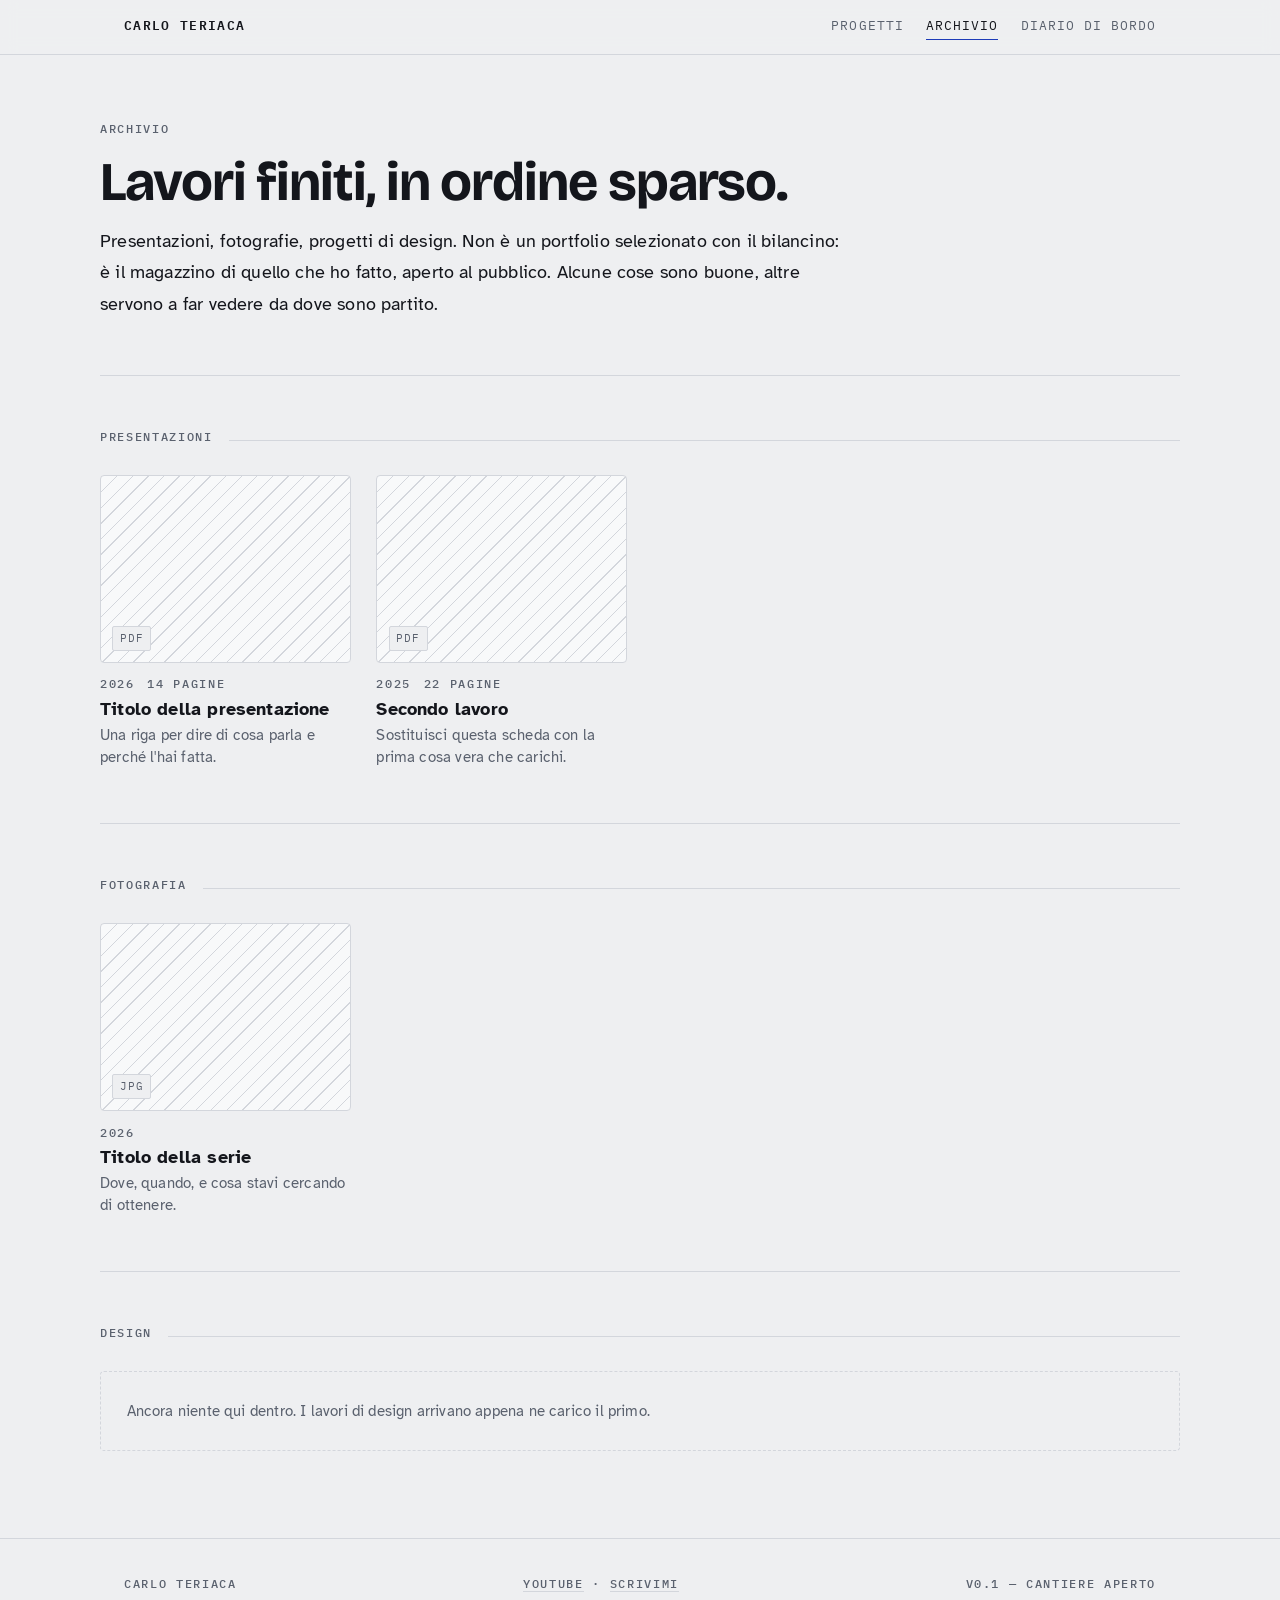
==== archivio.html @ e56ac896 "Add files via upload" ====
<!DOCTYPE html>
<!--
  ARCHIVIO — come si aggiunge un lavoro:
  1) metti il file in assets/pdf/ (documenti) o assets/img/ (immagini)
  2) copia un blocco <a class="card"> ... </a> intero e incollalo dove vuoi
  3) cambia: href, tipo (PDF/JPG/PNG), anno, titolo, descrizione
  4) per l'anteprima vera, sostituisci <span class="thumb__type">…</span>
     con <img src="assets/img/nome-anteprima.jpg" alt="descrizione dell'immagine">
  Le anteprime senza immagine restano un riquadro rigato: è voluto, non è un errore.
-->
<html lang="it">
<head>
<meta charset="utf-8">
<meta name="viewport" content="width=device-width, initial-scale=1">
<title>Archivio — Carlo Teriaca</title>
<meta name="description" content="Presentazioni, fotografie e lavori di design raccolti in un unico posto.">
<link rel="preconnect" href="https://fonts.googleapis.com">
<link rel="preconnect" href="https://fonts.gstatic.com" crossorigin>
<link href="https://fonts.googleapis.com/css2?family=Atkinson+Hyperlegible:ital,wght@0,400;0,700;1,400&family=Bricolage+Grotesque:opsz,wght@12..96,700&family=IBM+Plex+Mono:wght@400;500;600&display=swap" rel="stylesheet">
<link rel="stylesheet" href="style.css">
</head>
<body>

<a class="skip" href="#main">Vai al contenuto</a>

<header class="topbar">
  <div class="topbar__inner">
    <a class="brand" href="index.html">Carlo Teriaca</a>
    <nav class="nav" aria-label="Principale">
      <a href="progetti.html">Progetti</a>
      <a href="archivio.html" aria-current="page">Archivio</a>
      <a href="diario.html">Diario di bordo</a>
    </nav>
  </div>
</header>

<main id="main">

  <section class="wrap hero">
    <div class="rise" style="max-width: var(--prose)">
      <p class="label">Archivio</p>
      <h1>Lavori finiti, in ordine sparso.</h1>
      <p class="lead">Presentazioni, fotografie, progetti di design. Non è un portfolio selezionato con il bilancino: è il magazzino di quello che ho fatto, aperto al pubblico. Alcune cose sono buone, altre servono a far vedere da dove sono partito.</p>
    </div>
  </section>

  <!-- ============ PRESENTAZIONI ============ -->
  <section class="wrap band">
    <div class="band__head"><h2 class="label">Presentazioni</h2></div>

    <div class="grid">

      <a class="card" href="assets/pdf/esempio-presentazione.pdf">
        <span class="thumb">
          <span class="thumb__type">PDF</span>
          <!-- <img src="assets/img/esempio-anteprima.jpg" alt="Prima pagina della presentazione"> -->
        </span>
        <span class="card__meta">
          <span class="label">2026</span>
          <span class="label">14 pagine</span>
        </span>
        <span class="card__title">Titolo della presentazione</span>
        <span class="card__desc">Una riga per dire di cosa parla e perché l'hai fatta.</span>
      </a>

      <a class="card" href="assets/pdf/esempio-presentazione-2.pdf">
        <span class="thumb">
          <span class="thumb__type">PDF</span>
        </span>
        <span class="card__meta">
          <span class="label">2025</span>
          <span class="label">22 pagine</span>
        </span>
        <span class="card__title">Secondo lavoro</span>
        <span class="card__desc">Sostituisci questa scheda con la prima cosa vera che carichi.</span>
      </a>

    </div>
  </section>

  <!-- ============ FOTOGRAFIA ============ -->
  <section class="wrap band">
    <div class="band__head"><h2 class="label">Fotografia</h2></div>

    <div class="grid">

      <a class="card" href="assets/img/esempio-foto.jpg">
        <span class="thumb">
          <span class="thumb__type">JPG</span>
        </span>
        <span class="card__meta">
          <span class="label">2026</span>
        </span>
        <span class="card__title">Titolo della serie</span>
        <span class="card__desc">Dove, quando, e cosa stavi cercando di ottenere.</span>
      </a>

    </div>
  </section>

  <!-- ============ DESIGN ============ -->
  <section class="wrap band">
    <div class="band__head"><h2 class="label">Design</h2></div>

    <div class="empty">
      Ancora niente qui dentro. I lavori di design arrivano appena ne carico il primo.
    </div>
  </section>

</main>

<footer class="footer">
  <div class="wrap footer__inner">
    <span class="label">Carlo Teriaca</span>
    <span class="label"><a href="https://www.youtube.com/@carloteriaca_economia">YouTube</a> · <a href="mailto:info@carloteriaca.com">Scrivimi</a></span>
    <span class="label">v0.1 — cantiere aperto</span>
  </div>
</footer>

</body>
</html>
---- style.css ----
/* =========================================================
   FOGLIO DI STILE UNICO — vale per tutte le pagine del sito.
   Struttura del file:
   1. Token (colori, misure)      2. Reset e base
   3. Tipografia                  4. Barra di navigazione
   5. Impaginazione e sezioni     6. Registro settimanale
   7. Progetti                    8. Archivio
   9. Diario di bordo            10. Footer
   11. Responsive                12. Accessibilità e movimento
   ========================================================= */

/* ---------- 1. TOKEN ---------- */
:root {
  --paper:      #EEEFF1;   /* fondo: grigio carta freddo */
  --paper-card: #F8F9FA;   /* fondo dei riquadri */
  --ink:        #14161C;   /* testo principale */
  --ink-soft:   #5A616E;   /* testo secondario */
  --rule:       #D3D6DC;   /* linee di separazione */
  --blue:       #1D3BB8;   /* colore dei link e degli accenti */
  --mark:       #F2E14C;   /* evidenziatore: solo per "in corso" */

  --wrap:       1080px;
  --prose:      62ch;      /* riga corta: si legge meglio */
  --radius:     4px;
}

@media (prefers-color-scheme: dark) {
  :root {
    --paper:      #101319;
    --paper-card: #171B23;
    --ink:        #E8EAEE;
    --ink-soft:   #98A0AE;
    --rule:       #2A3040;
    --blue:       #8AA2FF;
    --mark:       #F2E14C;
  }
}

/* ---------- 2. RESET E BASE ---------- */
*, *::before, *::after { box-sizing: border-box; }

html { -webkit-text-size-adjust: 100%; }

body {
  margin: 0;
  background: var(--paper);
  color: var(--ink);
  font-family: "Atkinson Hyperlegible", ui-sans-serif, system-ui, -apple-system, "Segoe UI", sans-serif;
  font-size: 18px;
  line-height: 1.75;
  letter-spacing: 0.01em;
  text-align: left;          /* mai testo giustificato */
  -webkit-font-smoothing: antialiased;
}

img { max-width: 100%; display: block; height: auto; }

a {
  color: var(--blue);
  text-decoration: none;
  border-bottom: 1.5px solid color-mix(in srgb, var(--blue) 35%, transparent);
  transition: border-color .18s ease, color .18s ease;
}
a:hover { border-bottom-color: var(--blue); }

:focus-visible {
  outline: 3px solid var(--blue);
  outline-offset: 3px;
  border-radius: 2px;
}

/* ---------- 3. TIPOGRAFIA ---------- */
h1, h2, h3 {
  font-family: "Bricolage Grotesque", ui-sans-serif, system-ui, sans-serif;
  font-weight: 700;
  line-height: 1.12;
  letter-spacing: -0.02em;
  margin: 0 0 .5em;
  text-wrap: balance;
}
h1 { font-size: clamp(2.1rem, 5.5vw, 3.4rem); }
h2 { font-size: clamp(1.6rem, 3.4vw, 2.2rem); }
h3 { font-size: 1.2rem; letter-spacing: -0.01em; }

p { margin: 0 0 1.1em; max-width: var(--prose); }
p:last-child { margin-bottom: 0; }

.lead { font-size: 1.12rem; }
.muted { color: var(--ink-soft); }

/* etichette, date, numeri: tutto in monospazio */
.label {
  font-family: "IBM Plex Mono", ui-monospace, "SFMono-Regular", Menlo, monospace;
  font-size: .74rem;
  font-weight: 500;
  letter-spacing: .14em;
  text-transform: uppercase;
  color: var(--ink-soft);
}

/* evidenziatore: usato SOLO per ciò che è in corso adesso */
.mark {
  background: linear-gradient(to top, var(--mark) 0%, var(--mark) 42%, transparent 42%);
  padding: 0 .12em;
}
@media (prefers-color-scheme: dark) {
  .mark { background: none; box-shadow: inset 0 -2px 0 var(--mark); }
}

/* ---------- 4. BARRA DI NAVIGAZIONE ---------- */
.topbar {
  border-bottom: 1px solid var(--rule);
  background: color-mix(in srgb, var(--paper) 88%, transparent);
  backdrop-filter: blur(8px);
  position: sticky;
  top: 0;
  z-index: 10;
}
.topbar__inner {
  max-width: var(--wrap);
  margin: 0 auto;
  padding: .85rem 1.5rem;
  display: flex;
  flex-wrap: wrap;
  gap: .6rem 1.4rem;
  align-items: baseline;
  justify-content: space-between;
}
.brand {
  font-family: "IBM Plex Mono", ui-monospace, monospace;
  font-size: .84rem;
  font-weight: 600;
  letter-spacing: .1em;
  text-transform: uppercase;
  color: var(--ink);
  border-bottom: none;
}
.brand:hover { color: var(--blue); }

.nav { display: flex; gap: 1.4rem; flex-wrap: wrap; }
.nav a {
  font-family: "IBM Plex Mono", ui-monospace, monospace;
  font-size: .8rem;
  letter-spacing: .08em;
  text-transform: uppercase;
  color: var(--ink-soft);
  border-bottom: 1.5px solid transparent;
  padding-bottom: 2px;
}
.nav a:hover { color: var(--ink); border-bottom-color: var(--rule); }
.nav a[aria-current="page"] { color: var(--ink); border-bottom-color: var(--blue); }

/* ---------- 5. IMPAGINAZIONE E SEZIONI ---------- */
.wrap { max-width: var(--wrap); margin: 0 auto; padding: 0 1.5rem; }

.band { padding: 3.4rem 0; border-top: 1px solid var(--rule); }
.band:first-of-type { border-top: none; }
.band__head {
  display: flex;
  align-items: baseline;
  gap: 1rem;
  margin-bottom: 2rem;
}
.band__head .label { white-space: nowrap; margin: 0; }
.band__head h2 { margin: 0; }
.band__head::after {
  content: "";
  flex: 1;
  height: 1px;
  background: var(--rule);
}

.hero { padding: 4rem 0 3.4rem; }
.hero__grid {
  display: grid;
  grid-template-columns: minmax(0, 1.35fr) minmax(0, 1fr);
  gap: 3rem;
  align-items: start;
}
.hero h1 { margin-bottom: .8rem; }

/* ---------- 6. REGISTRO SETTIMANALE (elemento firma) ---------- */
.ledger {
  background: var(--paper-card);
  border: 1px solid var(--rule);
  border-radius: var(--radius);
  padding: 1.4rem 1.5rem 1.5rem;
}
.ledger__head {
  display: flex;
  align-items: baseline;
  justify-content: space-between;
  gap: 1rem;
  padding-bottom: .8rem;
  margin-bottom: 1rem;
  border-bottom: 1px solid var(--rule);
}
.ledger__head p { margin: 0 0 .15rem; }
.ledger__week {
  font-family: "IBM Plex Mono", ui-monospace, monospace;
  font-size: 1.5rem;
  font-weight: 600;
  letter-spacing: -0.02em;
  color: var(--ink);
}
.ledger__list { list-style: none; margin: 0; padding: 0; }
.ledger__list li {
  display: flex;
  gap: .7rem;
  padding: .42rem 0;
  line-height: 1.55;
  font-size: .97rem;
}
.glyph {
  font-family: "IBM Plex Mono", ui-monospace, monospace;
  font-size: .9rem;
  color: var(--ink-soft);
  flex: none;
  padding-top: .1rem;
}
.glyph--done { color: var(--blue); font-weight: 600; }
.ledger__foot { margin-top: 1.1rem; padding-top: .9rem; border-top: 1px solid var(--rule); }

/* ---------- 7. PROGETTI ---------- */
.project { padding: 1.8rem 0; border-top: 1px solid var(--rule); }
.project:first-of-type { border-top: none; padding-top: 0; }
.project__meta { display: flex; gap: 1rem; flex-wrap: wrap; margin-bottom: .5rem; }
.project h3 { font-size: clamp(1.4rem, 3vw, 1.9rem); margin-bottom: .45rem; }
.project__link {
  font-family: "IBM Plex Mono", ui-monospace, monospace;
  font-size: .82rem;
  letter-spacing: .06em;
  text-transform: uppercase;
  display: inline-block;
  margin-top: .5rem;
}

/* ---------- 8. ARCHIVIO ---------- */
.grid {
  display: grid;
  grid-template-columns: repeat(auto-fill, minmax(230px, 1fr));
  gap: 1.6rem;
}
.card { border-bottom: none; display: block; color: var(--ink); }
.card:hover .thumb { border-color: var(--blue); }
.card:hover .card__title { color: var(--blue); }
.thumb {
  aspect-ratio: 4 / 3;
  border: 1px solid var(--rule);
  border-radius: var(--radius);
  background: var(--paper-card);
  background-image:
    repeating-linear-gradient(135deg, var(--rule) 0 1px, transparent 1px 11px);
  display: flex;
  align-items: flex-end;
  padding: .7rem;
  overflow: hidden;
  transition: border-color .18s ease;
}
.thumb:has(img) { padding: 0; align-items: stretch; }
.thumb img { width: 100%; height: 100%; object-fit: cover; }
.thumb__type {
  font-family: "IBM Plex Mono", ui-monospace, monospace;
  font-size: .7rem;
  letter-spacing: .1em;
  background: var(--paper);
  border: 1px solid var(--rule);
  border-radius: 2px;
  padding: .1rem .4rem;
  color: var(--ink-soft);
}
.card__meta { margin: .7rem 0 .15rem; display: flex; gap: .8rem; }
.card__title { display: block; font-weight: 700; line-height: 1.3; transition: color .18s ease; }
.card__desc { display: block; font-size: .92rem; color: var(--ink-soft); line-height: 1.5; margin-top: .2rem; }

.empty {
  border: 1px dashed var(--rule);
  border-radius: var(--radius);
  padding: 1.6rem;
  color: var(--ink-soft);
  font-size: .95rem;
}

/* ---------- 9. DIARIO DI BORDO ---------- */
.entry { padding: 2.4rem 0; border-top: 1px solid var(--rule); }
.entry:first-of-type { border-top: none; padding-top: .5rem; }
.entry__head {
  display: flex;
  align-items: baseline;
  gap: 1rem;
  flex-wrap: wrap;
  margin-bottom: 1.4rem;
}
.entry__num {
  font-family: "IBM Plex Mono", ui-monospace, monospace;
  font-size: 1.6rem;
  font-weight: 600;
  letter-spacing: -0.02em;
}
.entry__cols {
  display: grid;
  grid-template-columns: repeat(2, minmax(0, 1fr));
  gap: 2.4rem;
}
.col__label { display: block; margin-bottom: .8rem; }
.col ul { list-style: none; margin: 0; padding: 0; }
.col li {
  display: flex;
  gap: .7rem;
  padding: .42rem 0;
  font-size: .97rem;
  line-height: 1.55;
}
.col p { font-size: .97rem; }
.lesson {
  border-left: 2px solid var(--blue);
  padding-left: 1rem;
  margin-top: 1.2rem;
}

/* ---------- 10. FOOTER ---------- */
.footer {
  border-top: 1px solid var(--rule);
  margin-top: 2rem;
  padding: 2.2rem 0 3rem;
}
.footer__inner {
  display: flex;
  flex-wrap: wrap;
  gap: 1rem 2rem;
  justify-content: space-between;
  align-items: baseline;
}
.footer a { color: var(--ink-soft); border-bottom-color: var(--rule); }
.footer a:hover { color: var(--blue); }

/* ---------- 11. RESPONSIVE ---------- */
@media (max-width: 860px) {
  .hero__grid { grid-template-columns: 1fr; gap: 2.2rem; }
  .entry__cols { grid-template-columns: 1fr; gap: 1.8rem; }
}
@media (max-width: 560px) {
  body { font-size: 17px; }
  .hero { padding: 2.6rem 0 2.2rem; }
  .band { padding: 2.6rem 0; }
  .topbar__inner { padding: .75rem 1.2rem; }
  .wrap { padding: 0 1.2rem; }
  .nav { gap: 1rem; }
}

/* ---------- 12. ACCESSIBILITÀ E MOVIMENTO ---------- */
.sr-only {
  position: absolute; width: 1px; height: 1px;
  padding: 0; margin: -1px; overflow: hidden;
  clip: rect(0 0 0 0); white-space: nowrap; border: 0;
}
.skip {
  position: absolute; left: -9999px;
  background: var(--ink); color: var(--paper);
  padding: .6rem 1rem; z-index: 100; border: none;
}
.skip:focus { left: 1rem; top: .6rem; }

.rise { animation: rise .5s cubic-bezier(.2,.7,.3,1) backwards; }
.rise--late { animation-delay: .09s; }
@keyframes rise {
  from { opacity: 0; transform: translateY(10px); }
  to   { opacity: 1; transform: none; }
}

@media (prefers-reduced-motion: reduce) {
  *, *::before, *::after {
    animation-duration: .01ms !important;
    animation-iteration-count: 1 !important;
    transition-duration: .01ms !important;
  }
}
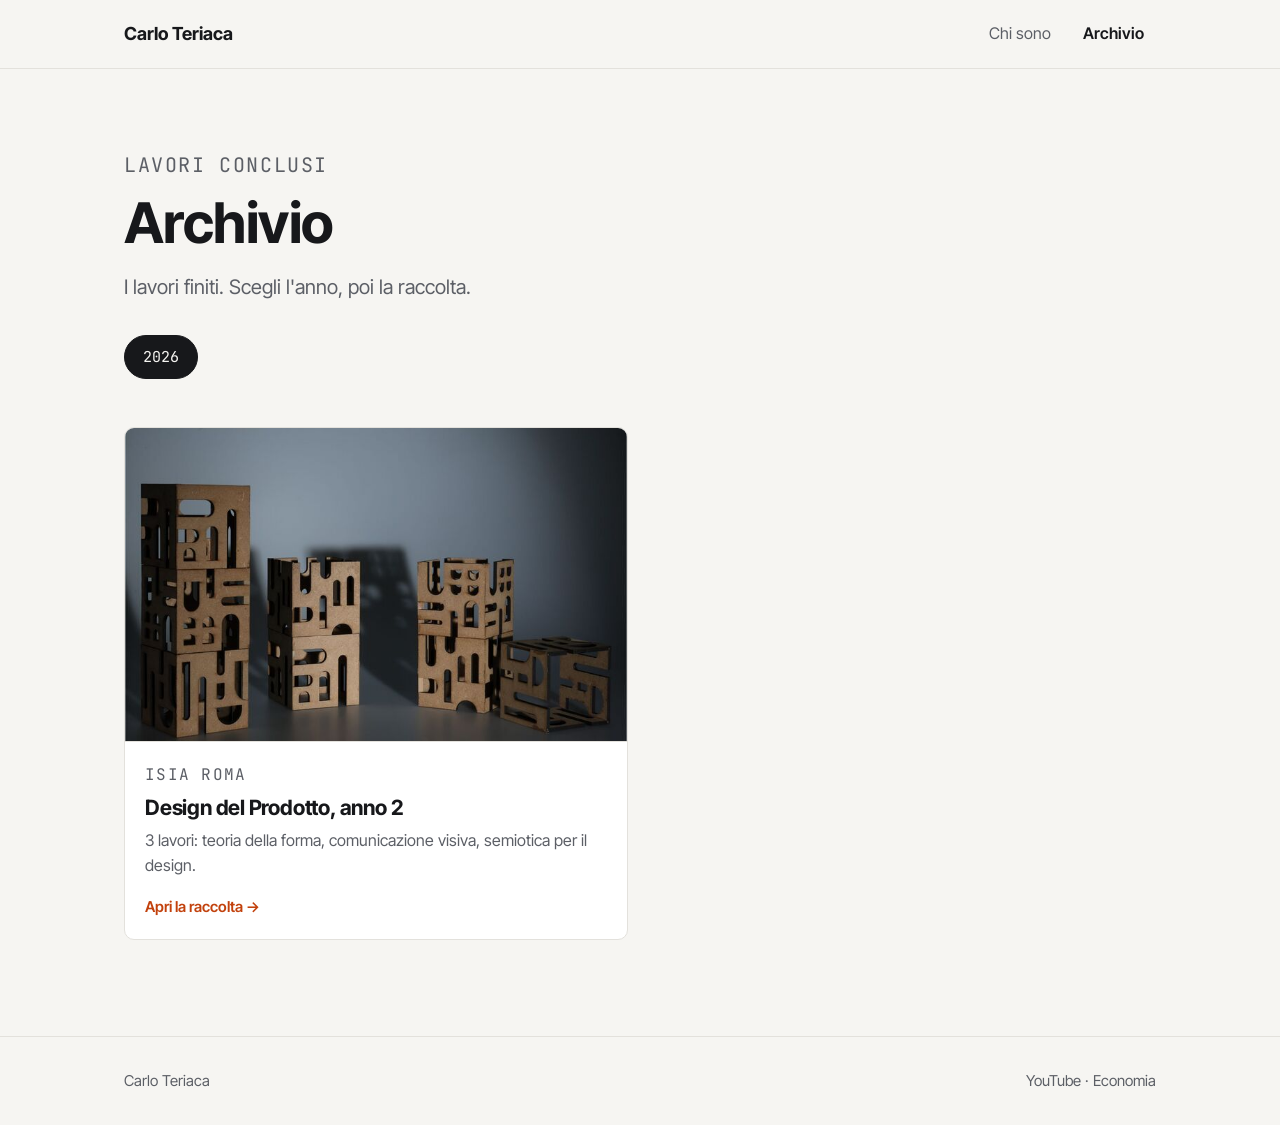
==== commit 8e5788fe: "Nuova versione del sito" ====
--- a/archivio.html
+++ b/archivio.html
@@ -1,22 +1,13 @@
 <!DOCTYPE html>
-<!--
-  ARCHIVIO — come si aggiunge un lavoro:
-  1) metti il file in assets/pdf/ (documenti) o assets/img/ (immagini)
-  2) copia un blocco <a class="card"> ... </a> intero e incollalo dove vuoi
-  3) cambia: href, tipo (PDF/JPG/PNG), anno, titolo, descrizione
-  4) per l'anteprima vera, sostituisci <span class="thumb__type">…</span>
-     con <img src="assets/img/nome-anteprima.jpg" alt="descrizione dell'immagine">
-  Le anteprime senza immagine restano un riquadro rigato: è voluto, non è un errore.
--->
 <html lang="it">
 <head>
 <meta charset="utf-8">
 <meta name="viewport" content="width=device-width, initial-scale=1">
 <title>Archivio — Carlo Teriaca</title>
-<meta name="description" content="Presentazioni, fotografie e lavori di design raccolti in un unico posto.">
+<meta name="description" content="Archivio dei lavori di Carlo Teriaca, ordinati per anno e per area.">
 <link rel="preconnect" href="https://fonts.googleapis.com">
 <link rel="preconnect" href="https://fonts.gstatic.com" crossorigin>
-<link href="https://fonts.googleapis.com/css2?family=Atkinson+Hyperlegible:ital,wght@0,400;0,700;1,400&family=Bricolage+Grotesque:opsz,wght@12..96,700&family=IBM+Plex+Mono:wght@400;500;600&display=swap" rel="stylesheet">
+<link href="https://fonts.googleapis.com/css2?family=Inter+Tight:wght@400;500;600;700&family=JetBrains+Mono:wght@400;500&display=swap" rel="stylesheet">
 <link rel="stylesheet" href="style.css">
 </head>
 <body>
@@ -24,98 +15,88 @@
 <a class="skip" href="#main">Vai al contenuto</a>
 
 <header class="topbar">
-  <div class="topbar__inner">
-    <a class="brand" href="index.html">Carlo Teriaca</a>
+  <div class="wrap topbar__inner">
+    <span class="brand">Carlo Teriaca</span>
     <nav class="nav" aria-label="Principale">
-      <a href="progetti.html">Progetti</a>
+      <a href="index.html">Chi sono</a>
       <a href="archivio.html" aria-current="page">Archivio</a>
-      <a href="diario.html">Diario di bordo</a>
     </nav>
   </div>
 </header>
 
 <main id="main">
+  <div class="wrap">
 
-  <section class="wrap hero">
-    <div class="rise" style="max-width: var(--prose)">
-      <p class="label">Archivio</p>
-      <h1>Lavori finiti, in ordine sparso.</h1>
-      <p class="lead">Presentazioni, fotografie, progetti di design. Non è un portfolio selezionato con il bilancino: è il magazzino di quello che ho fatto, aperto al pubblico. Alcune cose sono buone, altre servono a far vedere da dove sono partito.</p>
-    </div>
-  </section>
+    <header class="page-head">
+      <p class="label">Lavori conclusi</p>
+      <h1>Archivio</h1>
+      <p>I lavori finiti. Scegli l'anno, poi la raccolta.</p>
+    </header>
 
-  <!-- ============ PRESENTAZIONI ============ -->
-  <section class="wrap band">
-    <div class="band__head"><h2 class="label">Presentazioni</h2></div>
+    <!-- I pulsanti degli anni si creano da soli, uno per ogni <section class="year">. -->
+    <div class="years" role="group" aria-label="Scegli l'anno" id="anni"></div>
 
-    <div class="grid">
+    <!-- =================================================================
+         COME FUNZIONA
+         Anno, poi raccolte, poi lavori.
+         Nuovo anno:     copia un blocco <section class="year"> e cambia data-year.
+                         Metti gli anni dal più recente al più vecchio.
+         Nuova raccolta: dentro l'anno copia un blocco <a class="card">
+                         e crea la sua pagina nella cartella archivio/
+                         (copia isia-design-del-prodotto-2.html).
+         ================================================================= -->
 
-      <a class="card" href="assets/pdf/esempio-presentazione.pdf">
-        <span class="thumb">
-          <span class="thumb__type">PDF</span>
-          <!-- <img src="assets/img/esempio-anteprima.jpg" alt="Prima pagina della presentazione"> -->
-        </span>
-        <span class="card__meta">
-          <span class="label">2026</span>
-          <span class="label">14 pagine</span>
-        </span>
-        <span class="card__title">Titolo della presentazione</span>
-        <span class="card__desc">Una riga per dire di cosa parla e perché l'hai fatta.</span>
-      </a>
+    <section class="year" data-year="2026" aria-label="2026">
+      <div class="grid grid--2">
+        <a class="card" href="archivio/isia-design-del-prodotto-2.html">
+          <div class="card__media"><img src="assets/archivio/anteprime/archicubo.jpg" alt="" loading="lazy"></div>
+          <div class="card__body">
+            <p class="label">ISIA Roma</p>
+            <h3>Design del Prodotto, anno 2</h3>
+            <p>3 lavori: teoria della forma, comunicazione visiva, semiotica per il design.</p>
+            <span class="card__cta">Apri la raccolta →</span>
+          </div>
+        </a>
+      </div>
+    </section>
 
-      <a class="card" href="assets/pdf/esempio-presentazione-2.pdf">
-        <span class="thumb">
-          <span class="thumb__type">PDF</span>
-        </span>
-        <span class="card__meta">
-          <span class="label">2025</span>
-          <span class="label">22 pagine</span>
-        </span>
-        <span class="card__title">Secondo lavoro</span>
-        <span class="card__desc">Sostituisci questa scheda con la prima cosa vera che carichi.</span>
-      </a>
-
-    </div>
-  </section>
-
-  <!-- ============ FOTOGRAFIA ============ -->
-  <section class="wrap band">
-    <div class="band__head"><h2 class="label">Fotografia</h2></div>
-
-    <div class="grid">
-
-      <a class="card" href="assets/img/esempio-foto.jpg">
-        <span class="thumb">
-          <span class="thumb__type">JPG</span>
-        </span>
-        <span class="card__meta">
-          <span class="label">2026</span>
-        </span>
-        <span class="card__title">Titolo della serie</span>
-        <span class="card__desc">Dove, quando, e cosa stavi cercando di ottenere.</span>
-      </a>
-
-    </div>
-  </section>
-
-  <!-- ============ DESIGN ============ -->
-  <section class="wrap band">
-    <div class="band__head"><h2 class="label">Design</h2></div>
-
-    <div class="empty">
-      Ancora niente qui dentro. I lavori di design arrivano appena ne carico il primo.
-    </div>
-  </section>
-
+  </div>
 </main>
 
 <footer class="footer">
   <div class="wrap footer__inner">
-    <span class="label">Carlo Teriaca</span>
-    <span class="label"><a href="https://www.youtube.com/@carloteriaca_economia">YouTube</a> · <a href="mailto:info@carloteriaca.com">Scrivimi</a></span>
-    <span class="label">v0.1 — cantiere aperto</span>
+    <span>Carlo Teriaca</span>
+    <nav aria-label="Canali">
+      <a href="https://www.youtube.com/@carloteriaca_economia">YouTube · Economia</a>
+      <!-- <a href="LINK_CANALE_EDITOR">YouTube · Editing</a> -->
+    </nav>
   </div>
 </footer>
 
+<script>
+  // Crea un pulsante per ogni anno e mostra un anno alla volta.
+  // Senza JavaScript tutti gli anni restano visibili, uno sotto l'altro.
+  (function () {
+    var years = Array.prototype.slice.call(document.querySelectorAll('.year'));
+    var bar = document.getElementById('anni');
+    if (!years.length || !bar) return;
+    function show(y) {
+      years.forEach(function (s) { s.hidden = s.dataset.year !== y; });
+      Array.prototype.forEach.call(bar.children, function (b) {
+        b.setAttribute('aria-pressed', b.dataset.year === y ? 'true' : 'false');
+      });
+    }
+    years.forEach(function (s) {
+      var b = document.createElement('button');
+      b.type = 'button';
+      b.textContent = s.dataset.year;
+      b.dataset.year = s.dataset.year;
+      b.addEventListener('click', function () { show(s.dataset.year); });
+      bar.appendChild(b);
+    });
+    show(years[0].dataset.year);
+  })();
+</script>
+
 </body>
 </html>
--- a/style.css
+++ b/style.css
@@ -1,377 +1,256 @@
 /* =========================================================
-   FOGLIO DI STILE UNICO — vale per tutte le pagine del sito.
-   Struttura del file:
-   1. Token (colori, misure)      2. Reset e base
-   3. Tipografia                  4. Barra di navigazione
-   5. Impaginazione e sezioni     6. Registro settimanale
-   7. Progetti                    8. Archivio
-   9. Diario di bordo            10. Footer
-   11. Responsive                12. Accessibilità e movimento
+   FOGLIO DI STILE UNICO — vale per tutte le pagine.
+   Colori, caratteri e misure sono tutti nel blocco :root qui sotto:
+   cambiando un valore lì cambia tutto il sito.
    ========================================================= */
 
-/* ---------- 1. TOKEN ---------- */
 :root {
-  --paper:      #EEEFF1;   /* fondo: grigio carta freddo */
-  --paper-card: #F8F9FA;   /* fondo dei riquadri */
-  --ink:        #14161C;   /* testo principale */
-  --ink-soft:   #5A616E;   /* testo secondario */
-  --rule:       #D3D6DC;   /* linee di separazione */
-  --blue:       #1D3BB8;   /* colore dei link e degli accenti */
-  --mark:       #F2E14C;   /* evidenziatore: solo per "in corso" */
-
-  --wrap:       1080px;
-  --prose:      62ch;      /* riga corta: si legge meglio */
-  --radius:     4px;
+  --bg:        #F6F5F2;   /* fondo pagina */
+  --surface:   #FFFFFF;   /* fondo dei riquadri */
+  --ink:       #17181B;   /* testo principale */
+  --ink-soft:  #5C5F66;   /* testo secondario */
+  --rule:      #E3E1DC;   /* linee e bordi */
+  --accent:    #C2410C;   /* colore unico di accento */
+  --stage:     #EDEAE1;   /* fondo avorio dietro le immagini del visore */
+  --wrap:      1080px;
+  --radius:    10px;
+  --font:      "Inter Tight", ui-sans-serif, system-ui, -apple-system, "Segoe UI", sans-serif;
+  --mono:      "JetBrains Mono", ui-monospace, Consolas, monospace;
 }
 
 @media (prefers-color-scheme: dark) {
   :root {
-    --paper:      #101319;
-    --paper-card: #171B23;
-    --ink:        #E8EAEE;
-    --ink-soft:   #98A0AE;
-    --rule:       #2A3040;
-    --blue:       #8AA2FF;
-    --mark:       #F2E14C;
+    --bg:       #111214;
+    --surface:  #1A1B1F;
+    --ink:      #EDECE8;
+    --ink-soft: #A3A6AD;
+    --rule:     #2B2D33;
+    --accent:   #F07B45;
+    --stage:    #1F2024;
   }
 }
 
-/* ---------- 2. RESET E BASE ---------- */
+/* ---------- Base ---------- */
 *, *::before, *::after { box-sizing: border-box; }
-
 html { -webkit-text-size-adjust: 100%; }
-
 body {
   margin: 0;
-  background: var(--paper);
+  background: var(--bg);
   color: var(--ink);
-  font-family: "Atkinson Hyperlegible", ui-sans-serif, system-ui, -apple-system, "Segoe UI", sans-serif;
+  font-family: var(--font);
   font-size: 18px;
-  line-height: 1.75;
-  letter-spacing: 0.01em;
-  text-align: left;          /* mai testo giustificato */
+  line-height: 1.6;
   -webkit-font-smoothing: antialiased;
 }
-
 img { max-width: 100%; display: block; height: auto; }
-
-a {
-  color: var(--blue);
-  text-decoration: none;
-  border-bottom: 1.5px solid color-mix(in srgb, var(--blue) 35%, transparent);
-  transition: border-color .18s ease, color .18s ease;
-}
-a:hover { border-bottom-color: var(--blue); }
-
-:focus-visible {
-  outline: 3px solid var(--blue);
-  outline-offset: 3px;
-  border-radius: 2px;
-}
-
-/* ---------- 3. TIPOGRAFIA ---------- */
-h1, h2, h3 {
-  font-family: "Bricolage Grotesque", ui-sans-serif, system-ui, sans-serif;
-  font-weight: 700;
-  line-height: 1.12;
-  letter-spacing: -0.02em;
-  margin: 0 0 .5em;
-  text-wrap: balance;
-}
-h1 { font-size: clamp(2.1rem, 5.5vw, 3.4rem); }
-h2 { font-size: clamp(1.6rem, 3.4vw, 2.2rem); }
-h3 { font-size: 1.2rem; letter-spacing: -0.01em; }
-
-p { margin: 0 0 1.1em; max-width: var(--prose); }
-p:last-child { margin-bottom: 0; }
-
-.lead { font-size: 1.12rem; }
-.muted { color: var(--ink-soft); }
-
-/* etichette, date, numeri: tutto in monospazio */
+a { color: inherit; }
+h1, h2, h3 { line-height: 1.15; margin: 0; letter-spacing: -0.01em; }
+p { margin: 0; }
+
+.wrap { max-width: var(--wrap); margin: 0 auto; padding: 0 24px; }
+
 .label {
-  font-family: "IBM Plex Mono", ui-monospace, "SFMono-Regular", Menlo, monospace;
-  font-size: .74rem;
-  font-weight: 500;
-  letter-spacing: .14em;
+  font-family: var(--mono);
+  font-size: 13px;
+  letter-spacing: 0.08em;
   text-transform: uppercase;
   color: var(--ink-soft);
 }
 
-/* evidenziatore: usato SOLO per ciò che è in corso adesso */
-.mark {
-  background: linear-gradient(to top, var(--mark) 0%, var(--mark) 42%, transparent 42%);
-  padding: 0 .12em;
-}
-@media (prefers-color-scheme: dark) {
-  .mark { background: none; box-shadow: inset 0 -2px 0 var(--mark); }
-}
-
-/* ---------- 4. BARRA DI NAVIGAZIONE ---------- */
-.topbar {
-  border-bottom: 1px solid var(--rule);
-  background: color-mix(in srgb, var(--paper) 88%, transparent);
-  backdrop-filter: blur(8px);
-  position: sticky;
-  top: 0;
-  z-index: 10;
-}
+.skip {
+  position: absolute; left: -9999px; top: 8px;
+  background: var(--ink); color: var(--bg); padding: 8px 14px; border-radius: 6px;
+}
+.skip:focus { left: 16px; }
+
+:focus-visible { outline: 3px solid var(--accent); outline-offset: 3px; border-radius: 4px; }
+
+/* ---------- Barra in alto ---------- */
+.topbar { border-bottom: 1px solid var(--rule); }
 .topbar__inner {
-  max-width: var(--wrap);
-  margin: 0 auto;
-  padding: .85rem 1.5rem;
-  display: flex;
-  flex-wrap: wrap;
-  gap: .6rem 1.4rem;
-  align-items: baseline;
-  justify-content: space-between;
-}
-.brand {
-  font-family: "IBM Plex Mono", ui-monospace, monospace;
-  font-size: .84rem;
-  font-weight: 600;
-  letter-spacing: .1em;
-  text-transform: uppercase;
-  color: var(--ink);
-  border-bottom: none;
-}
-.brand:hover { color: var(--blue); }
-
-.nav { display: flex; gap: 1.4rem; flex-wrap: wrap; }
+  display: flex; align-items: center; justify-content: space-between;
+  flex-wrap: wrap; gap: 12px; min-height: 68px;
+}
+.brand { font-weight: 700; text-decoration: none; font-size: 18px; }
+.nav { display: flex; gap: 8px; flex-wrap: wrap; }
 .nav a {
-  font-family: "IBM Plex Mono", ui-monospace, monospace;
-  font-size: .8rem;
-  letter-spacing: .08em;
-  text-transform: uppercase;
-  color: var(--ink-soft);
-  border-bottom: 1.5px solid transparent;
-  padding-bottom: 2px;
-}
-.nav a:hover { color: var(--ink); border-bottom-color: var(--rule); }
-.nav a[aria-current="page"] { color: var(--ink); border-bottom-color: var(--blue); }
-
-/* ---------- 5. IMPAGINAZIONE E SEZIONI ---------- */
-.wrap { max-width: var(--wrap); margin: 0 auto; padding: 0 1.5rem; }
-
-.band { padding: 3.4rem 0; border-top: 1px solid var(--rule); }
-.band:first-of-type { border-top: none; }
-.band__head {
-  display: flex;
-  align-items: baseline;
-  gap: 1rem;
-  margin-bottom: 2rem;
-}
-.band__head .label { white-space: nowrap; margin: 0; }
-.band__head h2 { margin: 0; }
-.band__head::after {
-  content: "";
-  flex: 1;
-  height: 1px;
-  background: var(--rule);
-}
-
-.hero { padding: 4rem 0 3.4rem; }
-.hero__grid {
+  text-decoration: none; color: var(--ink-soft);
+  padding: 10px 12px; border-radius: 8px; font-size: 16px;
+}
+.nav a:hover { color: var(--ink); background: var(--surface); }
+.nav a[aria-current="page"] { color: var(--ink); font-weight: 600; }
+
+/* ---------- Sezioni ---------- */
+main { padding: 64px 0 96px; }
+.section { margin-top: 80px; }
+.section__head {
+  display: flex; align-items: baseline; justify-content: space-between;
+  gap: 16px; flex-wrap: wrap; margin-bottom: 24px;
+}
+.section__head h2 { font-size: 28px; }
+.more { font-size: 16px; color: var(--ink-soft); text-decoration: none; }
+.more:hover { color: var(--accent); }
+
+.page-head h1 { font-size: clamp(36px, 6vw, 56px); margin-top: 10px; }
+.page-head p { margin-top: 16px; max-width: 60ch; color: var(--ink-soft); font-size: 20px; }
+
+/* ---------- Presentazione (home) ---------- */
+.intro {
   display: grid;
-  grid-template-columns: minmax(0, 1.35fr) minmax(0, 1fr);
-  gap: 3rem;
-  align-items: start;
-}
-.hero h1 { margin-bottom: .8rem; }
-
-/* ---------- 6. REGISTRO SETTIMANALE (elemento firma) ---------- */
-.ledger {
-  background: var(--paper-card);
+  grid-template-columns: minmax(0, 320px) minmax(0, 1fr);
+  gap: 48px; align-items: center;
+}
+.portrait {
+  aspect-ratio: 4 / 5;
+  border-radius: var(--radius);
+  background: var(--surface);
+  border: 1px solid var(--rule);
+  overflow: hidden;
+  display: grid; place-items: center;
+}
+.portrait img { width: 100%; height: 100%; object-fit: cover; }
+.portrait__empty { color: var(--ink-soft); font-size: 15px; text-align: center; padding: 16px; }
+.intro h1 { font-size: clamp(44px, 7vw, 76px); letter-spacing: -0.03em; }
+.roles { margin-top: 14px; font-size: 22px; font-weight: 500; }
+.roles span { color: var(--accent); }
+.intro p.lead { margin-top: 20px; max-width: 52ch; color: var(--ink-soft); }
+
+/* ---------- Schede (progetti e archivio) ---------- */
+.grid {
+  display: grid;
+  grid-template-columns: repeat(auto-fill, minmax(280px, 1fr));
+  gap: 20px;
+}
+/* Griglia a due colonne (archivio): su telefono diventa una colonna. */
+.grid--2 { grid-template-columns: repeat(2, minmax(0, 1fr)); gap: 24px; }
+@media (max-width: 720px) { .grid--2 { grid-template-columns: 1fr; } }
+
+.crumbs { display: flex; gap: 8px; flex-wrap: wrap; font-size: 16px; color: var(--ink-soft); }
+.crumbs a { color: var(--ink-soft); text-decoration: none; }
+.crumbs a:hover { color: var(--accent); }
+
+.card {
+  display: flex; flex-direction: column;
+  background: var(--surface);
   border: 1px solid var(--rule);
   border-radius: var(--radius);
-  padding: 1.4rem 1.5rem 1.5rem;
-}
-.ledger__head {
-  display: flex;
-  align-items: baseline;
-  justify-content: space-between;
-  gap: 1rem;
-  padding-bottom: .8rem;
-  margin-bottom: 1rem;
+  overflow: hidden;
+  text-decoration: none;
+  transition: border-color .15s ease, transform .15s ease;
+}
+a.card:hover { border-color: var(--ink-soft); transform: translateY(-2px); }
+.card__media {
+  aspect-ratio: 16 / 10;
+  background: var(--bg);
   border-bottom: 1px solid var(--rule);
-}
-.ledger__head p { margin: 0 0 .15rem; }
-.ledger__week {
-  font-family: "IBM Plex Mono", ui-monospace, monospace;
-  font-size: 1.5rem;
-  font-weight: 600;
-  letter-spacing: -0.02em;
-  color: var(--ink);
-}
-.ledger__list { list-style: none; margin: 0; padding: 0; }
-.ledger__list li {
-  display: flex;
-  gap: .7rem;
-  padding: .42rem 0;
-  line-height: 1.55;
-  font-size: .97rem;
-}
-.glyph {
-  font-family: "IBM Plex Mono", ui-monospace, monospace;
-  font-size: .9rem;
+  display: grid; place-items: center;
+  color: var(--ink-soft); font-family: var(--mono); font-size: 13px;
+  overflow: hidden;
+}
+.card__media img { width: 100%; height: 100%; object-fit: cover; }
+.card__body { padding: 20px; display: flex; flex-direction: column; gap: 8px; flex: 1; }
+.card__body h3 { font-size: 21px; }
+.card__body p { color: var(--ink-soft); font-size: 16px; }
+.card__cta { margin-top: auto; padding-top: 8px; font-size: 15px; font-weight: 600; color: var(--accent); }
+
+.status {
+  align-self: flex-start;
+  font-family: var(--mono); font-size: 12px; letter-spacing: .06em; text-transform: uppercase;
+  padding: 4px 8px; border-radius: 6px; border: 1px solid var(--rule); color: var(--ink-soft);
+}
+
+/* ---------- Pagina di un progetto ---------- */
+.back { font-size: 16px; color: var(--ink-soft); text-decoration: none; }
+.back:hover { color: var(--accent); }
+.prose { max-width: 62ch; }
+.prose p + p { margin-top: 16px; }
+.prose h2 { font-size: 26px; margin: 48px 0 14px; }
+.button {
+  display: inline-flex; align-items: center; min-height: 48px;
+  padding: 0 20px; margin-top: 28px;
+  border-radius: 10px; background: var(--ink); color: var(--bg);
+  font-weight: 600; text-decoration: none;
+}
+.button:hover { background: var(--accent); color: #fff; }
+
+/* Nota discreta per le sezioni che verranno riempite più avanti. */
+.todo {
+  border-top: 1px solid var(--rule);
+  padding-top: 16px;
   color: var(--ink-soft);
-  flex: none;
-  padding-top: .1rem;
-}
-.glyph--done { color: var(--blue); font-weight: 600; }
-.ledger__foot { margin-top: 1.1rem; padding-top: .9rem; border-top: 1px solid var(--rule); }
-
-/* ---------- 7. PROGETTI ---------- */
-.project { padding: 1.8rem 0; border-top: 1px solid var(--rule); }
-.project:first-of-type { border-top: none; padding-top: 0; }
-.project__meta { display: flex; gap: 1rem; flex-wrap: wrap; margin-bottom: .5rem; }
-.project h3 { font-size: clamp(1.4rem, 3vw, 1.9rem); margin-bottom: .45rem; }
-.project__link {
-  font-family: "IBM Plex Mono", ui-monospace, monospace;
-  font-size: .82rem;
-  letter-spacing: .06em;
-  text-transform: uppercase;
-  display: inline-block;
-  margin-top: .5rem;
-}
-
-/* ---------- 8. ARCHIVIO ---------- */
-.grid {
-  display: grid;
-  grid-template-columns: repeat(auto-fill, minmax(230px, 1fr));
-  gap: 1.6rem;
-}
-.card { border-bottom: none; display: block; color: var(--ink); }
-.card:hover .thumb { border-color: var(--blue); }
-.card:hover .card__title { color: var(--blue); }
-.thumb {
-  aspect-ratio: 4 / 3;
+  font-size: 17px;
+}
+
+/* ---------- Archivio ---------- */
+.years { display: flex; gap: 8px; flex-wrap: wrap; margin-top: 32px; }
+.years button {
+  font: inherit; font-family: var(--mono); font-size: 15px;
+  min-height: 44px; padding: 0 18px; border-radius: 999px;
+  border: 1px solid var(--rule); background: var(--surface); color: var(--ink-soft);
+  cursor: pointer;
+}
+.years button[aria-pressed="true"] { background: var(--ink); color: var(--bg); border-color: var(--ink); }
+.year { margin-top: 48px; }
+.year[hidden] { display: none; }
+.area + .area { margin-top: 56px; }
+.area__head { margin-bottom: 20px; border-top: 1px solid var(--rule); padding-top: 20px; }
+.area__head h2 { font-size: 26px; margin-top: 6px; }
+.area__head p { color: var(--ink-soft); margin-top: 6px; font-size: 16px; }
+
+/* ---------- Visore pagina per pagina ---------- */
+.viewer { margin-top: 40px; }
+.viewer:focus-visible { outline: none; }
+.viewer__stage {
+  background: var(--stage);
   border: 1px solid var(--rule);
   border-radius: var(--radius);
-  background: var(--paper-card);
-  background-image:
-    repeating-linear-gradient(135deg, var(--rule) 0 1px, transparent 1px 11px);
-  display: flex;
-  align-items: flex-end;
-  padding: .7rem;
-  overflow: hidden;
-  transition: border-color .18s ease;
-}
-.thumb:has(img) { padding: 0; align-items: stretch; }
-.thumb img { width: 100%; height: 100%; object-fit: cover; }
-.thumb__type {
-  font-family: "IBM Plex Mono", ui-monospace, monospace;
-  font-size: .7rem;
-  letter-spacing: .1em;
-  background: var(--paper);
-  border: 1px solid var(--rule);
-  border-radius: 2px;
-  padding: .1rem .4rem;
-  color: var(--ink-soft);
-}
-.card__meta { margin: .7rem 0 .15rem; display: flex; gap: .8rem; }
-.card__title { display: block; font-weight: 700; line-height: 1.3; transition: color .18s ease; }
-.card__desc { display: block; font-size: .92rem; color: var(--ink-soft); line-height: 1.5; margin-top: .2rem; }
-
-.empty {
-  border: 1px dashed var(--rule);
-  border-radius: var(--radius);
-  padding: 1.6rem;
-  color: var(--ink-soft);
-  font-size: .95rem;
-}
-
-/* ---------- 9. DIARIO DI BORDO ---------- */
-.entry { padding: 2.4rem 0; border-top: 1px solid var(--rule); }
-.entry:first-of-type { border-top: none; padding-top: .5rem; }
-.entry__head {
-  display: flex;
-  align-items: baseline;
-  gap: 1rem;
-  flex-wrap: wrap;
-  margin-bottom: 1.4rem;
-}
-.entry__num {
-  font-family: "IBM Plex Mono", ui-monospace, monospace;
-  font-size: 1.6rem;
-  font-weight: 600;
-  letter-spacing: -0.02em;
-}
-.entry__cols {
-  display: grid;
-  grid-template-columns: repeat(2, minmax(0, 1fr));
-  gap: 2.4rem;
-}
-.col__label { display: block; margin-bottom: .8rem; }
-.col ul { list-style: none; margin: 0; padding: 0; }
-.col li {
-  display: flex;
-  gap: .7rem;
-  padding: .42rem 0;
-  font-size: .97rem;
-  line-height: 1.55;
-}
-.col p { font-size: .97rem; }
-.lesson {
-  border-left: 2px solid var(--blue);
-  padding-left: 1rem;
-  margin-top: 1.2rem;
-}
-
-/* ---------- 10. FOOTER ---------- */
-.footer {
-  border-top: 1px solid var(--rule);
-  margin-top: 2rem;
-  padding: 2.2rem 0 3rem;
-}
-.footer__inner {
-  display: flex;
-  flex-wrap: wrap;
-  gap: 1rem 2rem;
-  justify-content: space-between;
-  align-items: baseline;
-}
-.footer a { color: var(--ink-soft); border-bottom-color: var(--rule); }
-.footer a:hover { color: var(--blue); }
-
-/* ---------- 11. RESPONSIVE ---------- */
-@media (max-width: 860px) {
-  .hero__grid { grid-template-columns: 1fr; gap: 2.2rem; }
-  .entry__cols { grid-template-columns: 1fr; gap: 1.8rem; }
-}
-@media (max-width: 560px) {
-  body { font-size: 17px; }
-  .hero { padding: 2.6rem 0 2.2rem; }
-  .band { padding: 2.6rem 0; }
-  .topbar__inner { padding: .75rem 1.2rem; }
-  .wrap { padding: 0 1.2rem; }
-  .nav { gap: 1rem; }
-}
-
-/* ---------- 12. ACCESSIBILITÀ E MOVIMENTO ---------- */
-.sr-only {
-  position: absolute; width: 1px; height: 1px;
-  padding: 0; margin: -1px; overflow: hidden;
-  clip: rect(0 0 0 0); white-space: nowrap; border: 0;
-}
-.skip {
-  position: absolute; left: -9999px;
-  background: var(--ink); color: var(--paper);
-  padding: .6rem 1rem; z-index: 100; border: none;
-}
-.skip:focus { left: 1rem; top: .6rem; }
-
-.rise { animation: rise .5s cubic-bezier(.2,.7,.3,1) backwards; }
-.rise--late { animation-delay: .09s; }
-@keyframes rise {
-  from { opacity: 0; transform: translateY(10px); }
-  to   { opacity: 1; transform: none; }
+  position: relative;
+  height: min(78vh, 760px);
+  overflow: hidden;
+}
+/* L'immagine riempie il riquadro senza mai essere tagliata:
+   verticali e orizzontali vengono rimpicciolite finché stanno tutte dentro. */
+.viewer__stage img {
+  position: absolute; inset: 16px;
+  width: calc(100% - 32px); height: calc(100% - 32px);
+  max-width: none;
+  object-fit: contain;
+  user-select: none; -webkit-user-select: none; -webkit-touch-callout: none;
+}
+.viewer__stage img[hidden] { display: none; }
+.viewer__bar { display: flex; align-items: center; justify-content: center; gap: 16px; margin-top: 16px; }
+.viewer__bar button {
+  font: inherit; font-size: 22px; line-height: 1;
+  width: 48px; height: 48px; border-radius: 50%;
+  border: 1px solid var(--rule); background: var(--surface); color: var(--ink);
+  cursor: pointer;
+}
+.viewer__bar button:hover { border-color: var(--ink-soft); }
+.viewer__bar button[hidden] { display: none; }
+.viewer__count { font-family: var(--mono); font-size: 14px; color: var(--ink-soft); min-width: 64px; text-align: center; }
+.meta { display: flex; gap: 24px; flex-wrap: wrap; margin-top: 20px; color: var(--ink-soft); font-size: 15px; }
+.meta strong { color: var(--ink); font-weight: 600; }
+
+@media (max-width: 720px) {
+  .viewer__stage { height: 62vh; }
+  .viewer__stage img { inset: 8px; width: calc(100% - 16px); height: calc(100% - 16px); }
+}
+
+/* ---------- Footer ---------- */
+.footer { border-top: 1px solid var(--rule); padding: 32px 0; color: var(--ink-soft); font-size: 15px; }
+.footer__inner { display: flex; justify-content: space-between; gap: 16px; flex-wrap: wrap; }
+.footer a { color: var(--ink-soft); text-decoration: none; }
+.footer a:hover { color: var(--accent); }
+.footer nav { display: flex; gap: 20px; flex-wrap: wrap; }
+
+/* ---------- Telefono ---------- */
+@media (max-width: 720px) {
+  main { padding-top: 40px; }
+  .intro { grid-template-columns: 1fr; gap: 28px; }
+  .portrait { max-width: 260px; }
+  .section { margin-top: 56px; }
 }
 
 @media (prefers-reduced-motion: reduce) {
-  *, *::before, *::after {
-    animation-duration: .01ms !important;
-    animation-iteration-count: 1 !important;
-    transition-duration: .01ms !important;
-  }
-}
+  * { transition: none !important; }
+}
